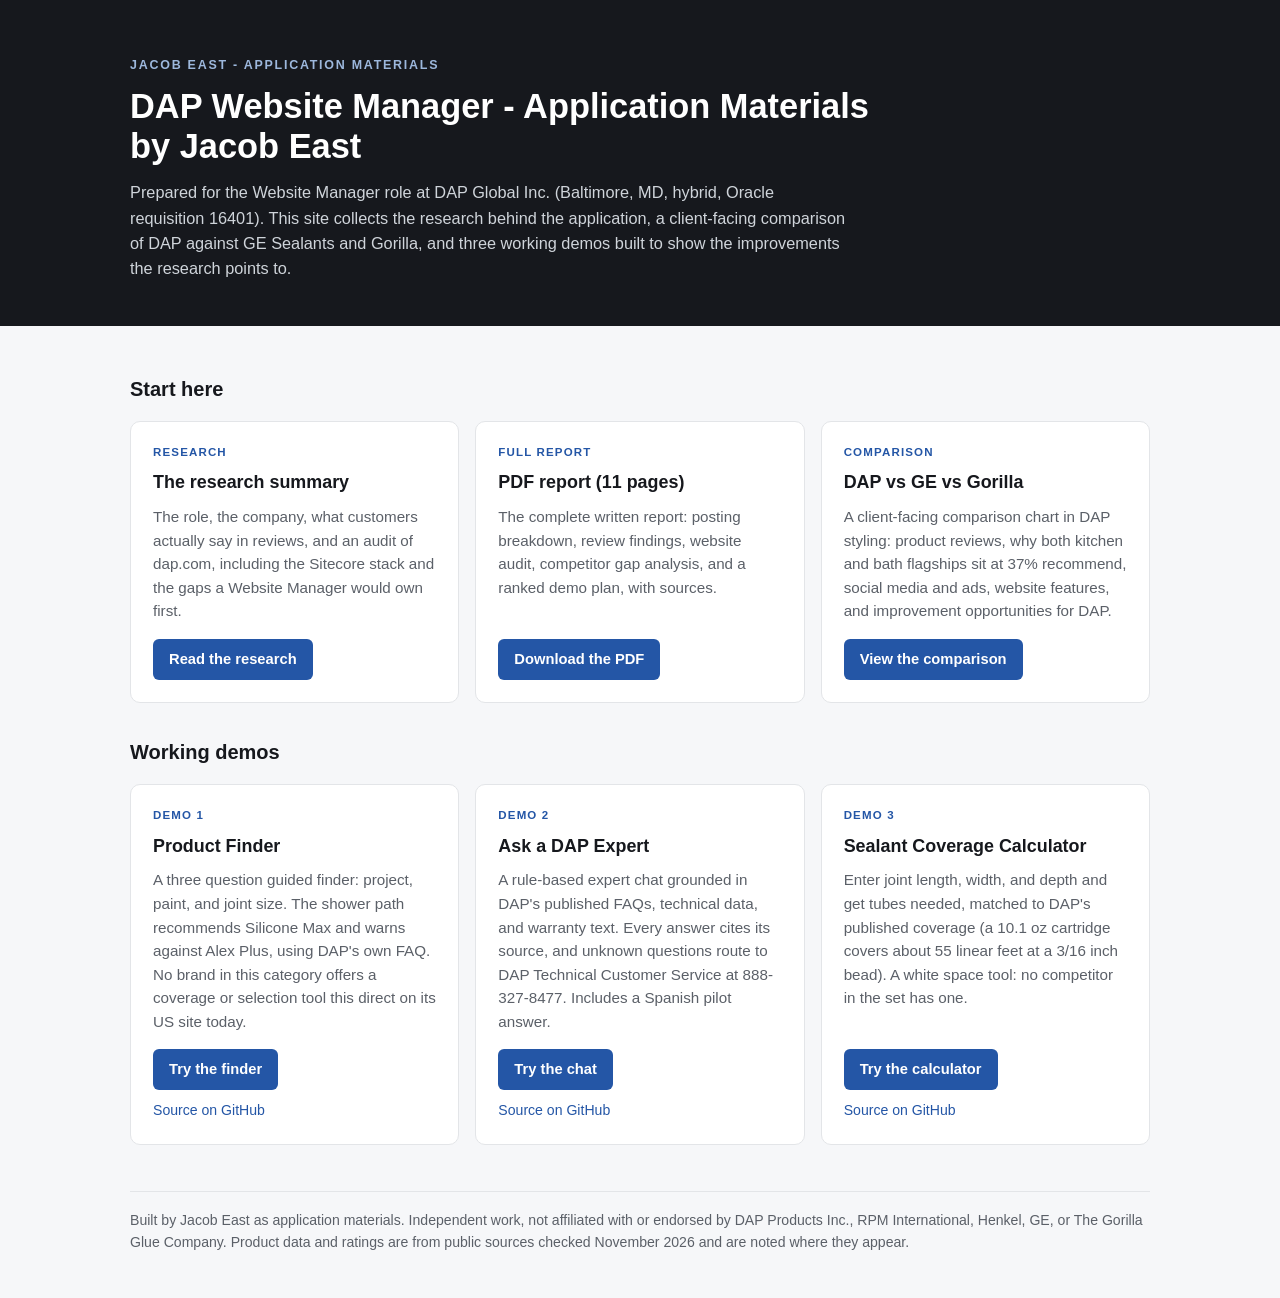
==== index.html @ 582e97b7 "DAP Website Manager application mini site" ====
<!DOCTYPE html>
<html lang="en">
<head>
<meta charset="UTF-8">
<meta name="viewport" content="width=device-width, initial-scale=1.0">
<title>DAP Website Manager - Application Materials by Jacob East</title>
<meta name="description" content="Application materials by Jacob East for the Website Manager role at DAP Global Inc.: research, a competitive comparison, and three working website demos.">
<style>
  :root{--ink:#16181d;--muted:#5b6068;--line:#e3e5e8;--accent:#2456a6;--accent-dark:#1b417e;--bg:#f6f7f9;--card:#fff}
  *{box-sizing:border-box;margin:0;padding:0}
  body{font-family:-apple-system,BlinkMacSystemFont,"Segoe UI",Roboto,Helvetica,Arial,sans-serif;color:var(--ink);background:var(--bg);line-height:1.55}
  header{background:var(--ink);color:#fff;padding:56px 20px 44px}
  .wrap{max-width:1020px;margin:0 auto}
  .kicker{text-transform:uppercase;letter-spacing:.14em;font-size:.78rem;color:#9db8dd;font-weight:600;margin-bottom:12px}
  h1{font-size:2.15rem;line-height:1.15;font-weight:700;max-width:22em}
  header p{margin-top:14px;color:#cfd4da;max-width:44em;font-size:1.02rem}
  main{padding:38px 20px 20px}
  h2{font-size:1.25rem;margin:10px 0 16px}
  .grid{display:grid;grid-template-columns:repeat(auto-fill,minmax(300px,1fr));gap:16px}
  .card{background:var(--card);border:1px solid var(--line);border-radius:10px;padding:22px;display:flex;flex-direction:column}
  .card .tag{font-size:.72rem;font-weight:700;letter-spacing:.1em;text-transform:uppercase;color:var(--accent);margin-bottom:8px}
  .card h3{font-size:1.12rem;margin-bottom:8px}
  .card p{color:var(--muted);font-size:.95rem;flex:1}
  .card a.btn{display:inline-block;margin-top:16px;align-self:flex-start;background:var(--accent);color:#fff;text-decoration:none;padding:9px 16px;border-radius:6px;font-weight:600;font-size:.92rem}
  .card a.btn:hover{background:var(--accent-dark)}
  .card a.repo{margin-top:10px;font-size:.88rem;color:var(--accent);text-decoration:none}
  .card a.repo:hover{text-decoration:underline}
  footer{padding:26px 20px 44px;color:var(--muted);font-size:.88rem}
  footer .wrap{border-top:1px solid var(--line);padding-top:18px}
</style>
</head>
<body>
<header>
  <div class="wrap">
    <div class="kicker">Jacob East - Application Materials</div>
    <h1>DAP Website Manager - Application Materials by Jacob East</h1>
    <p>Prepared for the Website Manager role at DAP Global Inc. (Baltimore, MD, hybrid, Oracle requisition 16401). This site collects the research behind the application, a client-facing comparison of DAP against GE Sealants and Gorilla, and three working demos built to show the improvements the research points to.</p>
  </div>
</header>
<main>
  <div class="wrap">
    <h2>Start here</h2>
    <div class="grid">
      <div class="card">
        <div class="tag">Research</div>
        <h3>The research summary</h3>
        <p>The role, the company, what customers actually say in reviews, and an audit of dap.com, including the Sitecore stack and the gaps a Website Manager would own first.</p>
        <a class="btn" href="/research/">Read the research</a>
      </div>
      <div class="card">
        <div class="tag">Full report</div>
        <h3>PDF report (11 pages)</h3>
        <p>The complete written report: posting breakdown, review findings, website audit, competitor gap analysis, and a ranked demo plan, with sources.</p>
        <a class="btn" href="/report.pdf">Download the PDF</a>
      </div>
      <div class="card">
        <div class="tag">Comparison</div>
        <h3>DAP vs GE vs Gorilla</h3>
        <p>A client-facing comparison chart in DAP styling: product reviews, why both kitchen and bath flagships sit at 37% recommend, social media and ads, website features, and improvement opportunities for DAP.</p>
        <a class="btn" href="/comparison/">View the comparison</a>
      </div>
    </div>
    <h2 style="margin-top:34px">Working demos</h2>
    <div class="grid">
      <div class="card">
        <div class="tag">Demo 1</div>
        <h3>Product Finder</h3>
        <p>A three question guided finder: project, paint, and joint size. The shower path recommends Silicone Max and warns against Alex Plus, using DAP's own FAQ. No brand in this category offers a coverage or selection tool this direct on its US site today.</p>
        <a class="btn" href="/product-finder/">Try the finder</a>
        <a class="repo" href="https://github.com/arellaeast/dap-product-finder">Source on GitHub</a>
      </div>
      <div class="card">
        <div class="tag">Demo 2</div>
        <h3>Ask a DAP Expert</h3>
        <p>A rule-based expert chat grounded in DAP's published FAQs, technical data, and warranty text. Every answer cites its source, and unknown questions route to DAP Technical Customer Service at 888-327-8477. Includes a Spanish pilot answer.</p>
        <a class="btn" href="/expert-chat/">Try the chat</a>
        <a class="repo" href="https://github.com/arellaeast/dap-ask-an-expert">Source on GitHub</a>
      </div>
      <div class="card">
        <div class="tag">Demo 3</div>
        <h3>Sealant Coverage Calculator</h3>
        <p>Enter joint length, width, and depth and get tubes needed, matched to DAP's published coverage (a 10.1 oz cartridge covers about 55 linear feet at a 3/16 inch bead). A white space tool: no competitor in the set has one.</p>
        <a class="btn" href="/calculator/">Try the calculator</a>
        <a class="repo" href="https://github.com/arellaeast/dap-sealant-calculator">Source on GitHub</a>
      </div>
    </div>
  </div>
</main>
<footer>
  <div class="wrap">
    <p>Built by Jacob East as application materials. Independent work, not affiliated with or endorsed by DAP Products Inc., RPM International, Henkel, GE, or The Gorilla Glue Company. Product data and ratings are from public sources checked November 2026 and are noted where they appear.</p>
  </div>
</footer>
</body>
</html>
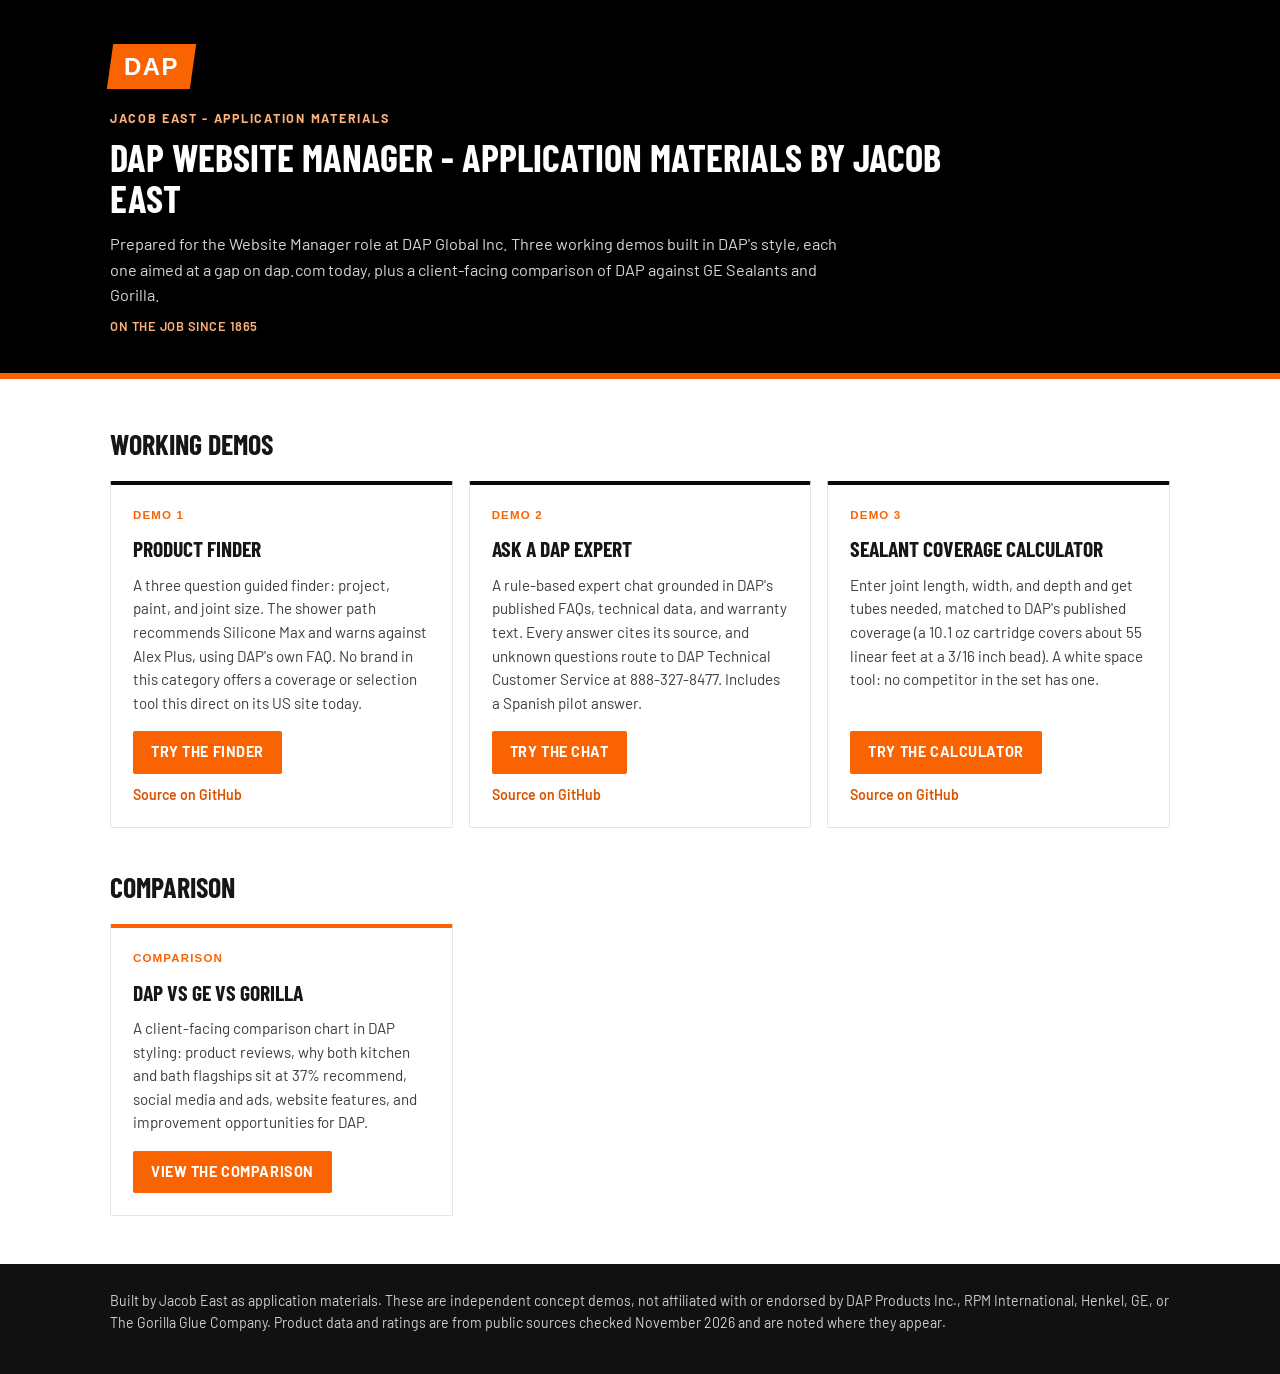
==== commit 9420b1a4: "Restyle hub in DAP branding, remove research and PDF report pieces" ====
--- a/index.html
+++ b/index.html
@@ -4,63 +4,50 @@
 <meta charset="UTF-8">
 <meta name="viewport" content="width=device-width, initial-scale=1.0">
 <title>DAP Website Manager - Application Materials by Jacob East</title>
-<meta name="description" content="Application materials by Jacob East for the Website Manager role at DAP Global Inc.: research, a competitive comparison, and three working website demos.">
+<meta name="description" content="Application materials by Jacob East for the Website Manager role at DAP Global Inc.: three working website demos and a client-facing comparison of DAP against GE Sealants and Gorilla.">
 <style>
-  :root{--ink:#16181d;--muted:#5b6068;--line:#e3e5e8;--accent:#2456a6;--accent-dark:#1b417e;--bg:#f6f7f9;--card:#fff}
+  :root{--orange:#f96302;--orange-dark:#d95400;--black:#0a0a0a;--ink:#161616;--muted:#5b6068;--line:#e5e5e5;--soft:#faf7f4}
   *{box-sizing:border-box;margin:0;padding:0}
-  body{font-family:-apple-system,BlinkMacSystemFont,"Segoe UI",Roboto,Helvetica,Arial,sans-serif;color:var(--ink);background:var(--bg);line-height:1.55}
-  header{background:var(--ink);color:#fff;padding:56px 20px 44px}
-  .wrap{max-width:1020px;margin:0 auto}
-  .kicker{text-transform:uppercase;letter-spacing:.14em;font-size:.78rem;color:#9db8dd;font-weight:600;margin-bottom:12px}
-  h1{font-size:2.15rem;line-height:1.15;font-weight:700;max-width:22em}
-  header p{margin-top:14px;color:#cfd4da;max-width:44em;font-size:1.02rem}
-  main{padding:38px 20px 20px}
-  h2{font-size:1.25rem;margin:10px 0 16px}
+  body{font-family:"Barlow",-apple-system,BlinkMacSystemFont,"Segoe UI",Roboto,Helvetica,Arial,sans-serif;color:var(--ink);background:#fff;line-height:1.55}
+  .wrap{max-width:1060px;margin:0 auto}
+  header{background:#000;color:#fff;padding:44px 20px 36px;border-bottom:6px solid var(--orange)}
+  .brand{display:inline-block;background:var(--orange);color:#fff;font-weight:800;letter-spacing:.06em;padding:4px 14px;font-size:1.5rem;transform:skewX(-8deg)}
+  .brand span{display:inline-block;transform:skewX(8deg)}
+  .kicker{margin-top:20px;text-transform:uppercase;letter-spacing:.14em;font-size:.78rem;color:#ffb27a;font-weight:700}
+  header h1{font-family:"Barlow Condensed","Arial Narrow",sans-serif;text-transform:uppercase;font-weight:700;font-size:2.4rem;line-height:1.08;margin-top:8px;max-width:22em}
+  header p{color:#d6d6d6;margin-top:12px;max-width:46em;font-size:1.02rem}
+  .tagline{margin-top:10px;color:#ffb27a;font-weight:600;letter-spacing:.04em;text-transform:uppercase;font-size:.8rem}
+  main{padding:36px 20px 14px}
+  h2{font-family:"Barlow Condensed","Arial Narrow",sans-serif;text-transform:uppercase;font-size:1.75rem;font-weight:700;margin:8px 0 14px}
   .grid{display:grid;grid-template-columns:repeat(auto-fill,minmax(300px,1fr));gap:16px}
-  .card{background:var(--card);border:1px solid var(--line);border-radius:10px;padding:22px;display:flex;flex-direction:column}
-  .card .tag{font-size:.72rem;font-weight:700;letter-spacing:.1em;text-transform:uppercase;color:var(--accent);margin-bottom:8px}
-  .card h3{font-size:1.12rem;margin-bottom:8px}
-  .card p{color:var(--muted);font-size:.95rem;flex:1}
-  .card a.btn{display:inline-block;margin-top:16px;align-self:flex-start;background:var(--accent);color:#fff;text-decoration:none;padding:9px 16px;border-radius:6px;font-weight:600;font-size:.92rem}
-  .card a.btn:hover{background:var(--accent-dark)}
-  .card a.repo{margin-top:10px;font-size:.88rem;color:var(--accent);text-decoration:none}
+  .card{background:#fff;border:1px solid var(--line);border-top:4px solid var(--black);border-radius:2px;padding:22px;display:flex;flex-direction:column}
+  .card .tag{font-size:.72rem;font-weight:800;letter-spacing:.1em;text-transform:uppercase;color:var(--orange);margin-bottom:8px}
+  .card h3{font-family:"Barlow Condensed","Arial Narrow",sans-serif;text-transform:uppercase;font-size:1.35rem;font-weight:700;margin-bottom:8px}
+  .card p{color:#3d3d3d;font-size:.95rem;flex:1}
+  .card a.btn{display:inline-block;margin-top:16px;align-self:flex-start;background:var(--orange);color:#fff;text-decoration:none;padding:10px 18px;border-radius:2px;font-weight:700;text-transform:uppercase;letter-spacing:.04em;font-size:.9rem}
+  .card a.btn:hover{background:var(--orange-dark)}
+  .card a.repo{margin-top:10px;font-size:.88rem;color:var(--orange-dark);font-weight:600;text-decoration:none}
   .card a.repo:hover{text-decoration:underline}
-  footer{padding:26px 20px 44px;color:var(--muted);font-size:.88rem}
-  footer .wrap{border-top:1px solid var(--line);padding-top:18px}
+  .compare{margin-top:38px}
+  .compare .card{border-top-color:var(--orange)}
+  footer{background:#111;color:#cfcfcf;padding:26px 20px 40px;margin-top:34px;font-size:.88rem}
 </style>
+<link rel="preconnect" href="https://fonts.googleapis.com">
+<link href="https://fonts.googleapis.com/css2?family=Barlow+Condensed:wght@600;700&family=Barlow:wght@400;500;600;700;800&display=swap" rel="stylesheet">
 </head>
 <body>
 <header>
   <div class="wrap">
+    <div class="brand"><span>DAP</span></div>
     <div class="kicker">Jacob East - Application Materials</div>
     <h1>DAP Website Manager - Application Materials by Jacob East</h1>
-    <p>Prepared for the Website Manager role at DAP Global Inc. (Baltimore, MD, hybrid, Oracle requisition 16401). This site collects the research behind the application, a client-facing comparison of DAP against GE Sealants and Gorilla, and three working demos built to show the improvements the research points to.</p>
+    <p>Prepared for the Website Manager role at DAP Global Inc. Three working demos built in DAP's style, each one aimed at a gap on dap.com today, plus a client-facing comparison of DAP against GE Sealants and Gorilla.</p>
+    <div class="tagline">On the job since 1865</div>
   </div>
 </header>
 <main>
   <div class="wrap">
-    <h2>Start here</h2>
-    <div class="grid">
-      <div class="card">
-        <div class="tag">Research</div>
-        <h3>The research summary</h3>
-        <p>The role, the company, what customers actually say in reviews, and an audit of dap.com, including the Sitecore stack and the gaps a Website Manager would own first.</p>
-        <a class="btn" href="/research/">Read the research</a>
-      </div>
-      <div class="card">
-        <div class="tag">Full report</div>
-        <h3>PDF report (11 pages)</h3>
-        <p>The complete written report: posting breakdown, review findings, website audit, competitor gap analysis, and a ranked demo plan, with sources.</p>
-        <a class="btn" href="/report.pdf">Download the PDF</a>
-      </div>
-      <div class="card">
-        <div class="tag">Comparison</div>
-        <h3>DAP vs GE vs Gorilla</h3>
-        <p>A client-facing comparison chart in DAP styling: product reviews, why both kitchen and bath flagships sit at 37% recommend, social media and ads, website features, and improvement opportunities for DAP.</p>
-        <a class="btn" href="/comparison/">View the comparison</a>
-      </div>
-    </div>
-    <h2 style="margin-top:34px">Working demos</h2>
+    <h2>Working demos</h2>
     <div class="grid">
       <div class="card">
         <div class="tag">Demo 1</div>
@@ -84,11 +71,22 @@
         <a class="repo" href="https://github.com/arellaeast/dap-sealant-calculator">Source on GitHub</a>
       </div>
     </div>
+    <div class="compare">
+      <h2>Comparison</h2>
+      <div class="grid">
+        <div class="card">
+          <div class="tag">Comparison</div>
+          <h3>DAP vs GE vs Gorilla</h3>
+          <p>A client-facing comparison chart in DAP styling: product reviews, why both kitchen and bath flagships sit at 37% recommend, social media and ads, website features, and improvement opportunities for DAP.</p>
+          <a class="btn" href="/comparison/">View the comparison</a>
+        </div>
+      </div>
+    </div>
   </div>
 </main>
 <footer>
   <div class="wrap">
-    <p>Built by Jacob East as application materials. Independent work, not affiliated with or endorsed by DAP Products Inc., RPM International, Henkel, GE, or The Gorilla Glue Company. Product data and ratings are from public sources checked November 2026 and are noted where they appear.</p>
+    <p>Built by Jacob East as application materials. These are independent concept demos, not affiliated with or endorsed by DAP Products Inc., RPM International, Henkel, GE, or The Gorilla Glue Company. Product data and ratings are from public sources checked November 2026 and are noted where they appear.</p>
   </div>
 </footer>
 </body>
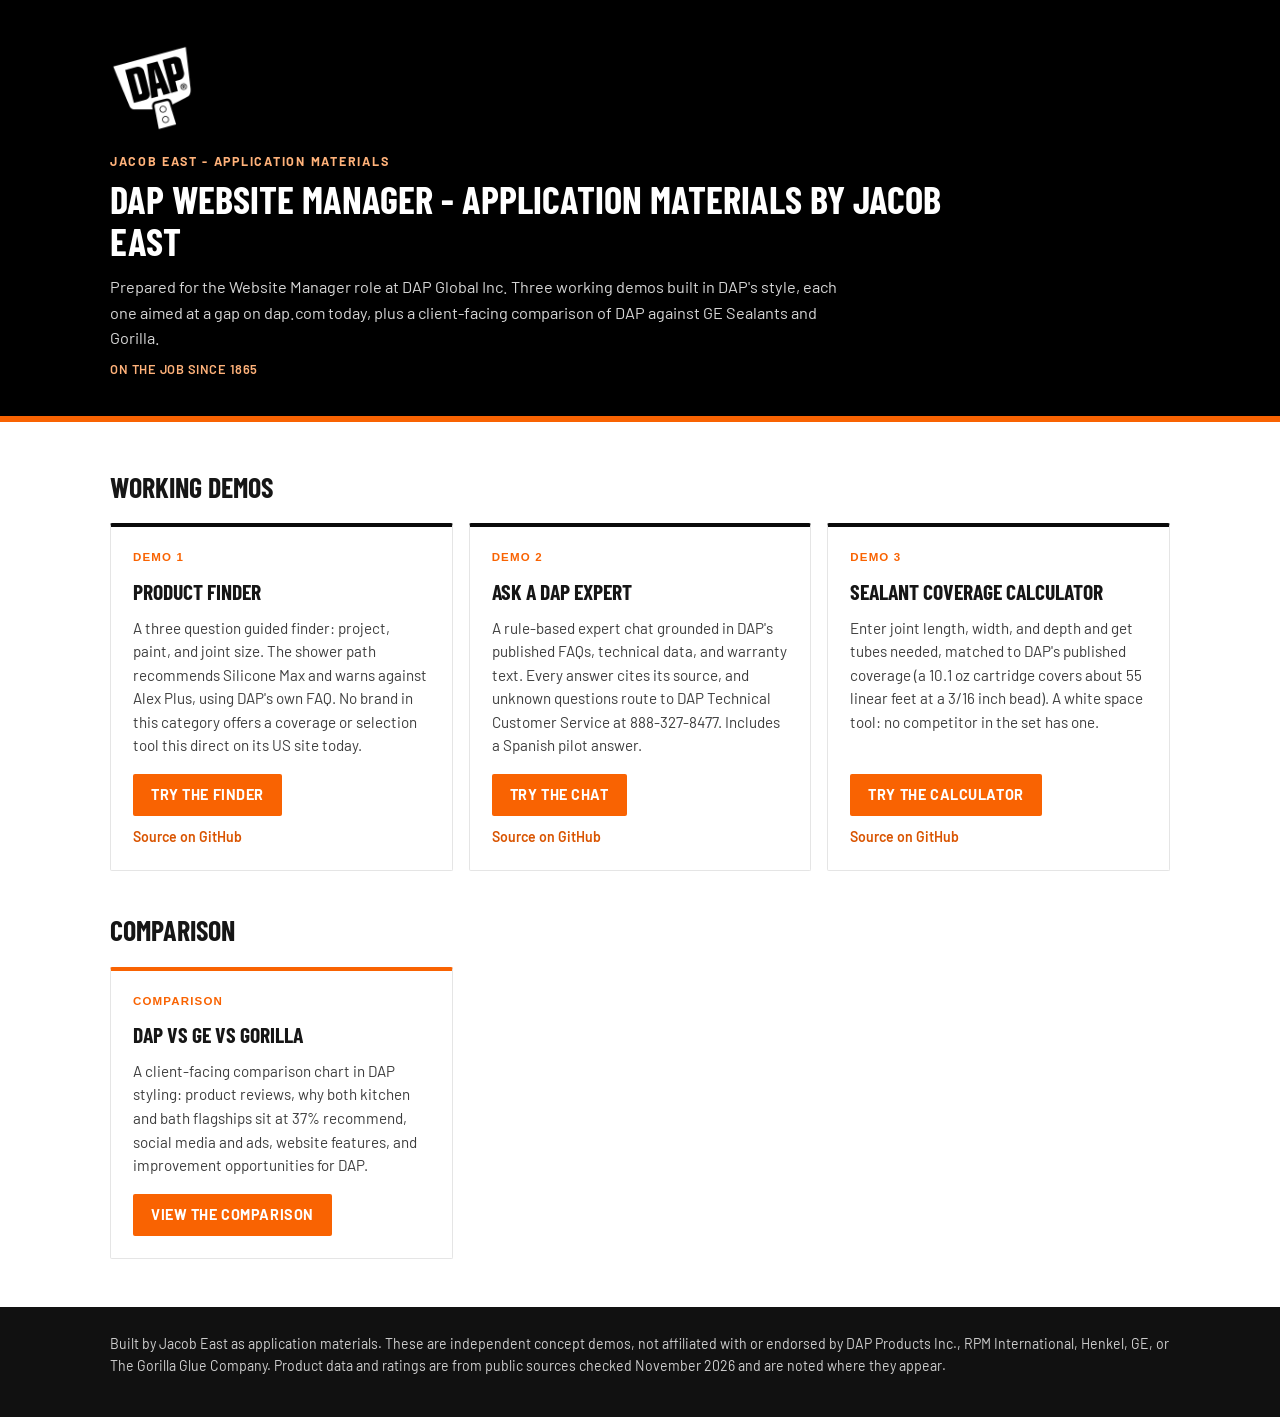
==== commit 63016df2: "Use the official DAP logo asset instead of the CSS recreation" ====
--- a/index.html
+++ b/index.html
@@ -11,9 +11,8 @@
   body{font-family:"Barlow",-apple-system,BlinkMacSystemFont,"Segoe UI",Roboto,Helvetica,Arial,sans-serif;color:var(--ink);background:#fff;line-height:1.55}
   .wrap{max-width:1060px;margin:0 auto}
   header{background:#000;color:#fff;padding:44px 20px 36px;border-bottom:6px solid var(--orange)}
-  .brand{display:inline-block;background:var(--orange);color:#fff;font-weight:800;letter-spacing:.06em;padding:4px 14px;font-size:1.5rem;transform:skewX(-8deg)}
-  .brand span{display:inline-block;transform:skewX(8deg)}
-  .kicker{margin-top:20px;text-transform:uppercase;letter-spacing:.14em;font-size:.78rem;color:#ffb27a;font-weight:700}
+  .brand{height:88px;width:auto;display:block}
+    .kicker{margin-top:20px;text-transform:uppercase;letter-spacing:.14em;font-size:.78rem;color:#ffb27a;font-weight:700}
   header h1{font-family:"Barlow Condensed","Arial Narrow",sans-serif;text-transform:uppercase;font-weight:700;font-size:2.4rem;line-height:1.08;margin-top:8px;max-width:22em}
   header p{color:#d6d6d6;margin-top:12px;max-width:46em;font-size:1.02rem}
   .tagline{margin-top:10px;color:#ffb27a;font-weight:600;letter-spacing:.04em;text-transform:uppercase;font-size:.8rem}
@@ -38,7 +37,7 @@
 <body>
 <header>
   <div class="wrap">
-    <div class="brand"><span>DAP</span></div>
+    <img class="brand" src="dap-logo.png" alt="DAP">
     <div class="kicker">Jacob East - Application Materials</div>
     <h1>DAP Website Manager - Application Materials by Jacob East</h1>
     <p>Prepared for the Website Manager role at DAP Global Inc. Three working demos built in DAP's style, each one aimed at a gap on dap.com today, plus a client-facing comparison of DAP against GE Sealants and Gorilla.</p>
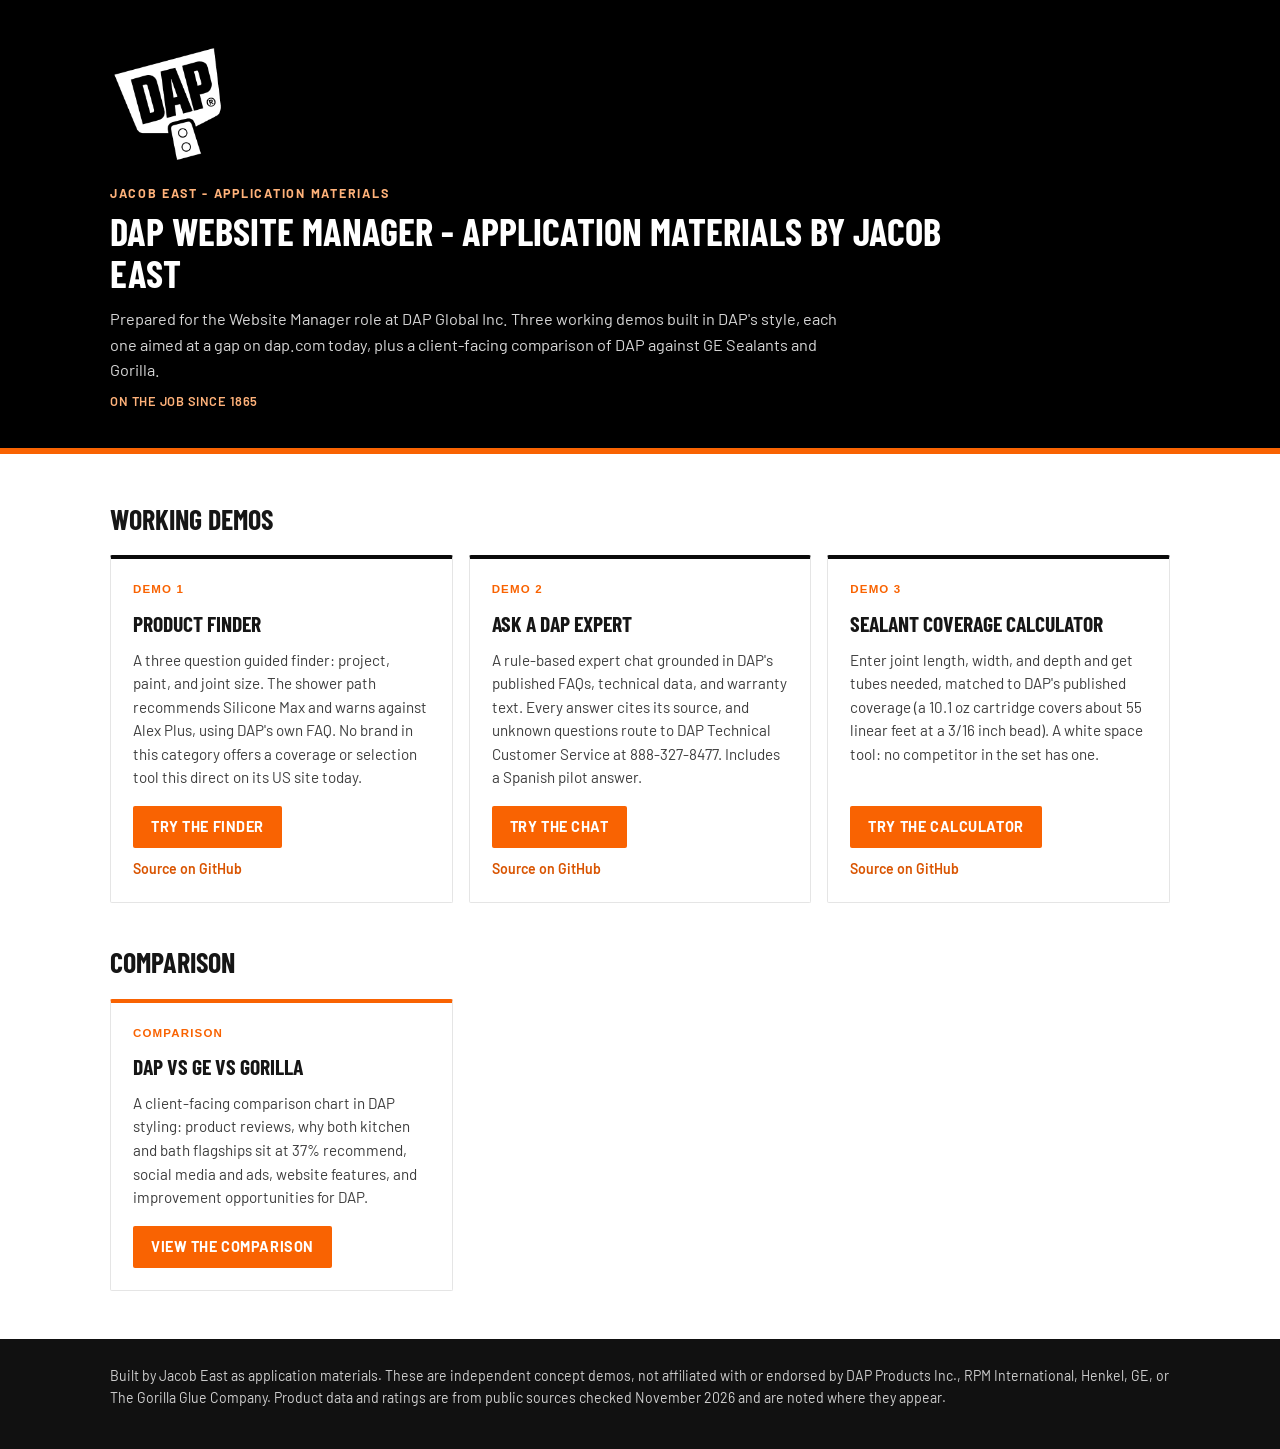
==== commit c0f0e81b: "Overlay the official logo on the header bar like dap.com (full size, overhangs the bar)" ====
--- a/index.html
+++ b/index.html
@@ -11,7 +11,7 @@
   body{font-family:"Barlow",-apple-system,BlinkMacSystemFont,"Segoe UI",Roboto,Helvetica,Arial,sans-serif;color:var(--ink);background:#fff;line-height:1.55}
   .wrap{max-width:1060px;margin:0 auto}
   header{background:#000;color:#fff;padding:44px 20px 36px;border-bottom:6px solid var(--orange)}
-  .brand{height:88px;width:auto;display:block}
+  .brand{height:120px;width:auto;display:block}
     .kicker{margin-top:20px;text-transform:uppercase;letter-spacing:.14em;font-size:.78rem;color:#ffb27a;font-weight:700}
   header h1{font-family:"Barlow Condensed","Arial Narrow",sans-serif;text-transform:uppercase;font-weight:700;font-size:2.4rem;line-height:1.08;margin-top:8px;max-width:22em}
   header p{color:#d6d6d6;margin-top:12px;max-width:46em;font-size:1.02rem}
